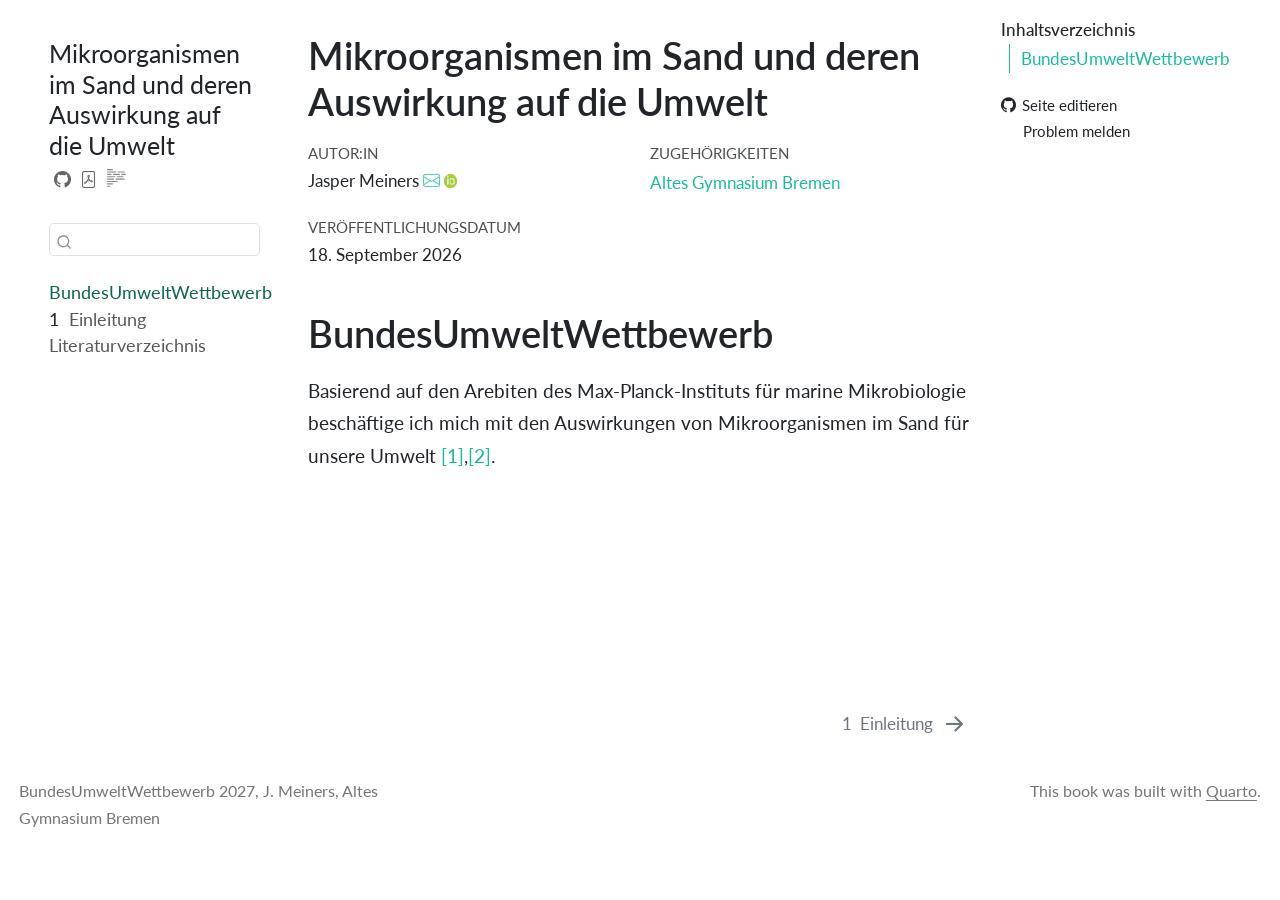
==== index.html @ d8815210 "Built site for gh-pages" ====
<!DOCTYPE html>
<html xmlns="http://www.w3.org/1999/xhtml" lang="de" xml:lang="de"><head>

<meta charset="utf-8">
<meta name="generator" content="quarto-1.9.34">

<meta name="viewport" content="width=device-width, initial-scale=1.0, user-scalable=yes">

<meta name="author" content="Jasper Meiners">

<title>Mikroorganismen im Sand und deren Auswirkung auf die Umwelt</title>
<style>
/* Default styles provided by pandoc.
** See https://pandoc.org/MANUAL.html#variables-for-html for config info.
*/
code{white-space: pre-wrap;}
span.smallcaps{font-variant: small-caps;}
div.columns{display: flex; gap: min(4vw, 1.5em);}
div.column{flex: auto; overflow-x: auto;}
div.hanging-indent{margin-left: 1.5em; text-indent: -1.5em;}
ul.task-list{list-style: none;}
ul.task-list li input[type="checkbox"] {
  width: 0.8em;
  margin: 0 0.8em 0.2em -1em; /* quarto-specific, see https://github.com/quarto-dev/quarto-cli/issues/4556 */ 
  vertical-align: middle;
}
/* CSS for citations */
div.csl-bib-body { }
div.csl-entry {
  clear: both;
  margin-bottom: 0em;
}
.hanging-indent div.csl-entry {
  margin-left:2em;
  text-indent:-2em;
}
div.csl-left-margin {
  min-width:2em;
  float:left;
}
div.csl-right-inline {
  margin-left:2em;
  padding-left:1em;
}
div.csl-indent {
  margin-left: 2em;
}</style>


<script src="site_libs/quarto-nav/quarto-nav.js"></script>
<script src="site_libs/quarto-nav/headroom.min.js"></script>
<script src="site_libs/clipboard/clipboard.min.js"></script>
<script src="site_libs/quarto-search/autocomplete.umd.js"></script>
<script src="site_libs/quarto-search/fuse.min.js"></script>
<script src="site_libs/quarto-search/quarto-search.js"></script>
<meta name="quarto:offset" content="./">
<link href="./01_intro.html" rel="next">
<script src="site_libs/quarto-html/quarto.js" type="module"></script>
<script src="site_libs/quarto-html/tabsets/tabsets.js" type="module"></script>
<script src="site_libs/quarto-html/popper.min.js"></script>
<script src="site_libs/quarto-html/tippy.umd.min.js"></script>
<script src="site_libs/quarto-html/anchor.min.js"></script>
<link href="site_libs/quarto-html/tippy.css" rel="stylesheet">
<link href="site_libs/quarto-html/quarto-syntax-highlighting-4e59e36ac2b5fe91e59ce550ff164ef1.css" rel="stylesheet" id="quarto-text-highlighting-styles">
<script src="site_libs/bootstrap/bootstrap.min.js"></script>
<link href="site_libs/bootstrap/bootstrap-icons.css" rel="stylesheet">
<link href="site_libs/bootstrap/bootstrap-c17bf2369ec451fec7864fad2b46db76.min.css" rel="stylesheet" append-hash="true" id="quarto-bootstrap" data-mode="light">
<script id="quarto-search-options" type="application/json">{
  "location": "sidebar",
  "copy-button": false,
  "collapse-after": 3,
  "panel-placement": "start",
  "type": "textbox",
  "limit": 50,
  "keyboard-shortcut": [
    "f",
    "/",
    "s"
  ],
  "show-item-context": false,
  "language": {
    "search-no-results-text": "Keine Treffer",
    "search-matching-documents-text": "Treffer",
    "search-copy-link-title": "Link in die Suche kopieren",
    "search-hide-matches-text": "Zusätzliche Treffer verbergen",
    "search-more-match-text": "weitere Treffer in diesem Dokument",
    "search-more-matches-text": "weitere Treffer in diesem Dokument",
    "search-clear-button-title": "Zurücksetzen",
    "search-text-placeholder": "",
    "search-detached-cancel-button-title": "Abbrechen",
    "search-submit-button-title": "Abschicken",
    "search-label": "Suchen"
  }
}</script>


</head>

<body class="nav-sidebar floating quarto-light">

<div id="quarto-search-results"></div>
  <header id="quarto-header" class="headroom fixed-top">
  <nav class="quarto-secondary-nav">
    <div class="container-fluid d-flex">
      <button type="button" class="quarto-btn-toggle btn" data-bs-toggle="collapse" role="button" data-bs-target=".quarto-sidebar-collapse-item" aria-controls="quarto-sidebar" aria-expanded="false" aria-label="Seitenleiste umschalten" onclick="if (window.quartoToggleHeadroom) { window.quartoToggleHeadroom(); }">
        <i class="bi bi-layout-text-sidebar-reverse"></i>
      </button>
        <nav class="quarto-page-breadcrumbs" aria-label="breadcrumb"><ol class="breadcrumb"><li class="breadcrumb-item"><a href="./index.html">BundesUmweltWettbewerb</a></li></ol></nav>
        <a class="flex-grow-1" role="navigation" data-bs-toggle="collapse" data-bs-target=".quarto-sidebar-collapse-item" aria-controls="quarto-sidebar" aria-expanded="false" aria-label="Seitenleiste umschalten" onclick="if (window.quartoToggleHeadroom) { window.quartoToggleHeadroom(); }">      
        </a>
      <button type="button" class="btn quarto-search-button" aria-label="Suchen" onclick="window.quartoOpenSearch();">
        <i class="bi bi-search"></i>
      </button>
    </div>
  </nav>
</header>
<!-- content -->
<div id="quarto-content" class="quarto-container page-columns page-rows-contents page-layout-article">
<!-- sidebar -->
  <nav id="quarto-sidebar" class="sidebar collapse collapse-horizontal quarto-sidebar-collapse-item sidebar-navigation floating overflow-auto">
    <div class="pt-lg-2 mt-2 text-left sidebar-header">
    <div class="sidebar-title mb-0 py-0">
      <a href="./">Mikroorganismen im Sand und deren Auswirkung auf die Umwelt</a> 
        <div class="sidebar-tools-main tools-wide">
    <a href="https://github.com/jameiners/buw/" title="Quellcode" class="quarto-navigation-tool px-1" aria-label="Quellcode"><i class="bi bi-github"></i></a>
    <a href="./buw.pdf" title="Download PDF" class="quarto-navigation-tool px-1" aria-label="Download PDF"><i class="bi bi-file-pdf"></i></a>
  <a href="" class="quarto-reader-toggle quarto-navigation-tool px-1" onclick="window.quartoToggleReader(); return false;" title="Lesemodus umschalten">
  <div class="quarto-reader-toggle-btn">
  <i class="bi"></i>
  </div>
</a>
</div>
    </div>
      </div>
        <div class="mt-2 flex-shrink-0 align-items-center">
        <div class="sidebar-search">
        <div id="quarto-search" class="" title="Suchen"></div>
        </div>
        </div>
    <div class="sidebar-menu-container"> 
    <ul class="list-unstyled mt-1">
        <li class="sidebar-item">
  <div class="sidebar-item-container"> 
  <a href="./index.html" class="sidebar-item-text sidebar-link active">
 <span class="menu-text">BundesUmweltWettbewerb</span></a>
  </div>
</li>
        <li class="sidebar-item">
  <div class="sidebar-item-container"> 
  <a href="./01_intro.html" class="sidebar-item-text sidebar-link">
 <span class="menu-text"><span class="chapter-number">1</span>&nbsp; <span class="chapter-title">Einleitung</span></span></a>
  </div>
</li>
        <li class="sidebar-item">
  <div class="sidebar-item-container"> 
  <a href="./references.html" class="sidebar-item-text sidebar-link">
 <span class="menu-text">Literaturverzeichnis</span></a>
  </div>
</li>
    </ul>
    </div>
</nav>
<div id="quarto-sidebar-glass" class="quarto-sidebar-collapse-item" data-bs-toggle="collapse" data-bs-target=".quarto-sidebar-collapse-item"></div>
<!-- margin-sidebar -->
    <div id="quarto-margin-sidebar" class="sidebar margin-sidebar">
        <nav id="TOC" role="doc-toc" class="toc-active">
    <h2 id="toc-title">Inhaltsverzeichnis</h2>
   
  <ul>
  <li><a href="#bundesumweltwettbewerb" id="toc-bundesumweltwettbewerb" class="nav-link active" data-scroll-target="#bundesumweltwettbewerb">BundesUmweltWettbewerb</a></li>
  </ul>
<div class="toc-actions"><ul><li><a href="https://github.com/jameiners/buw/edit/main/index.qmd" class="toc-action"><i class="bi bi-github"></i>Seite editieren</a></li><li><a href="https://github.com/jameiners/buw/issues/new" class="toc-action"><i class="bi empty"></i>Problem melden</a></li></ul></div></nav>
    </div>
<!-- main -->
<main class="content" id="quarto-document-content">

<header id="title-block-header" class="quarto-title-block default">
<div class="quarto-title">
<h1 class="title">Mikroorganismen im Sand und deren Auswirkung auf die Umwelt</h1>
</div>


<div class="quarto-title-meta-author">
  <div class="quarto-title-meta-heading">Autor:in</div>
  <div class="quarto-title-meta-heading">Zugehörigkeiten</div>
  
    <div class="quarto-title-meta-contents">
    <p class="author">Jasper Meiners <a href="mailto:Jasper.Meiners@icloud.com" class="quarto-title-author-email"><i class="bi bi-envelope"></i></a> <a href="https://orcid.org/true" class="quarto-title-author-orcid"> <img src="[data-uri]"></a></p>
  </div>
  <div class="quarto-title-meta-contents">
        <p class="affiliation">
            
          </p>
        <p class="affiliation">
            <a href="https://www.altes-gymnasium-bremen.de/deutsch/start.php">
            Altes Gymnasium Bremen
            </a>
          </p>
      </div>
  </div>

<div class="quarto-title-meta">

      
    <div>
    <div class="quarto-title-meta-heading">Veröffentlichungsdatum</div>
    <div class="quarto-title-meta-contents">
      <p class="date">18. September 2026</p>
    </div>
  </div>
  
    
  </div>
  


</header>


<section id="bundesumweltwettbewerb" class="level1 unnumbered">
<h1 class="unnumbered">BundesUmweltWettbewerb</h1>
<p>Basierend auf den Arebiten des Max-Planck-Instituts für marine Mikrobiologie beschäftige ich mich mit den Auswirkungen von Mikroorganismen im Sand für unsere Umwelt <span class="citation" data-cites="ahmerkampEffectSedimentGrain2020"><a href="references.html#ref-ahmerkampEffectSedimentGrain2020" role="doc-biblioref">[1]</a></span>,<span class="citation" data-cites="probandtMicrobialLifeSand2018"><a href="references.html#ref-probandtMicrobialLifeSand2018" role="doc-biblioref">[2]</a></span>.</p>


<div id="refs" class="references csl-bib-body" data-entry-spacing="0" role="list" style="display: none">
<div id="ref-ahmerkampEffectSedimentGrain2020" class="csl-entry" role="listitem">
<div class="csl-left-margin">[1] </div><div class="csl-right-inline">S. Ahmerkamp <em>u.&nbsp;a.</em>, <span>„The Effect of Sediment Grain Properties and Porewater Flow on Microbial Abundance and Respiration in Permeable Sediments“</span>, <em>Sci Rep</em>, Bd. 10, Nr. 1, S. 3573, Feb. 2020, doi: <a href="https://doi.org/10.1038/s41598-020-60557-7">10.1038/s41598-020-60557-7</a>.</div>
</div>
<div id="ref-probandtMicrobialLifeSand2018" class="csl-entry" role="listitem">
<div class="csl-left-margin">[2] </div><div class="csl-right-inline">D. Probandt, T. Eickhorst, A. Ellrott, R. Amann, und K. Knittel, <span>„Microbial Life on a Sand Grain: From Bulk Sediment to Single Grains“</span>, <em>The ISME Journal</em>, Bd. 12, Nr. 2, S. 623–633, Feb. 2018, doi: <a href="https://doi.org/10.1038/ismej.2017.197">10.1038/ismej.2017.197</a>.</div>
</div>
</div>
</section>

</main> <!-- /main -->
<script id="quarto-html-after-body" type="application/javascript">
  window.document.addEventListener("DOMContentLoaded", function (event) {
    const icon = "";
    const anchorJS = new window.AnchorJS();
    anchorJS.options = {
      placement: 'right',
      icon: icon
    };
    anchorJS.add('.anchored');
    const isCodeAnnotation = (el) => {
      for (const clz of el.classList) {
        if (clz.startsWith('code-annotation-')) {                     
          return true;
        }
      }
      return false;
    }
    const onCopySuccess = function(e) {
      // button target
      const button = e.trigger;
      // don't keep focus
      button.blur();
      // flash "checked"
      button.classList.add('code-copy-button-checked');
      var currentTitle = button.getAttribute("title");
      button.setAttribute("title", "Kopiert");
      let tooltip;
      if (window.bootstrap) {
        button.setAttribute("data-bs-toggle", "tooltip");
        button.setAttribute("data-bs-placement", "left");
        button.setAttribute("data-bs-title", "Kopiert");
        tooltip = new bootstrap.Tooltip(button, 
          { trigger: "manual", 
            customClass: "code-copy-button-tooltip",
            offset: [0, -8]});
        tooltip.show();    
      }
      setTimeout(function() {
        if (tooltip) {
          tooltip.hide();
          button.removeAttribute("data-bs-title");
          button.removeAttribute("data-bs-toggle");
          button.removeAttribute("data-bs-placement");
        }
        button.setAttribute("title", currentTitle);
        button.classList.remove('code-copy-button-checked');
      }, 1000);
      // clear code selection
      e.clearSelection();
    }
    const getTextToCopy = function(trigger) {
      const outerScaffold = trigger.parentElement.cloneNode(true);
      const codeEl = outerScaffold.querySelector('code');
      for (const childEl of codeEl.children) {
        if (isCodeAnnotation(childEl)) {
          childEl.remove();
        }
      }
      return codeEl.innerText;
    }
    const clipboard = new window.ClipboardJS('.code-copy-button:not([data-in-quarto-modal])', {
      text: getTextToCopy
    });
    clipboard.on('success', onCopySuccess);
    if (window.document.getElementById('quarto-embedded-source-code-modal')) {
      const clipboardModal = new window.ClipboardJS('.code-copy-button[data-in-quarto-modal]', {
        text: getTextToCopy,
        container: window.document.getElementById('quarto-embedded-source-code-modal')
      });
      clipboardModal.on('success', onCopySuccess);
    }
      var localhostRegex = new RegExp(/^(?:http|https):\/\/localhost\:?[0-9]*\//);
      var mailtoRegex = new RegExp(/^mailto:/);
        var filterRegex = new RegExp("https:\/\/jameiners\.github\.io\/buw\/");
      var isInternal = (href) => {
          return filterRegex.test(href) || localhostRegex.test(href) || mailtoRegex.test(href);
      }
      // Inspect non-navigation links and adorn them if external
     var links = window.document.querySelectorAll('a[href]:not(.nav-link):not(.navbar-brand):not(.toc-action):not(.sidebar-link):not(.sidebar-item-toggle):not(.pagination-link):not(.no-external):not([aria-hidden]):not(.dropdown-item):not(.quarto-navigation-tool):not(.about-link)');
      for (var i=0; i<links.length; i++) {
        const link = links[i];
        if (!isInternal(link.href)) {
          // undo the damage that might have been done by quarto-nav.js in the case of
          // links that we want to consider external
          if (link.dataset.originalHref !== undefined) {
            link.href = link.dataset.originalHref;
          }
        }
      }
    function tippyHover(el, contentFn, onTriggerFn, onUntriggerFn) {
      const config = {
        allowHTML: true,
        maxWidth: 500,
        delay: 100,
        arrow: false,
        appendTo: function(el) {
            return el.parentElement;
        },
        interactive: true,
        interactiveBorder: 10,
        theme: 'quarto',
        placement: 'bottom-start',
      };
      if (contentFn) {
        config.content = contentFn;
      }
      if (onTriggerFn) {
        config.onTrigger = onTriggerFn;
      }
      if (onUntriggerFn) {
        config.onUntrigger = onUntriggerFn;
      }
      window.tippy(el, config); 
    }
    const noterefs = window.document.querySelectorAll('a[role="doc-noteref"]');
    for (var i=0; i<noterefs.length; i++) {
      const ref = noterefs[i];
      tippyHover(ref, function() {
        // use id or data attribute instead here
        let href = ref.getAttribute('data-footnote-href') || ref.getAttribute('href');
        try { href = new URL(href).hash; } catch {}
        const id = href.replace(/^#\/?/, "");
        const note = window.document.getElementById(id);
        if (note) {
          return note.innerHTML;
        } else {
          return "";
        }
      });
    }
    const xrefs = window.document.querySelectorAll('a.quarto-xref');
    const processXRef = (id, note) => {
      // Strip column container classes
      const stripColumnClz = (el) => {
        el.classList.remove("page-full", "page-columns");
        if (el.children) {
          for (const child of el.children) {
            stripColumnClz(child);
          }
        }
      }
      stripColumnClz(note)
      if (id === null || id.startsWith('sec-')) {
        // Special case sections, only their first couple elements
        const container = document.createElement("div");
        if (note.children && note.children.length > 2) {
          container.appendChild(note.children[0].cloneNode(true));
          for (let i = 1; i < note.children.length; i++) {
            const child = note.children[i];
            if (child.tagName === "P" && child.innerText === "") {
              continue;
            } else {
              container.appendChild(child.cloneNode(true));
              break;
            }
          }
          if (window.Quarto?.typesetMath) {
            window.Quarto.typesetMath(container);
          }
          return container.innerHTML
        } else {
          if (window.Quarto?.typesetMath) {
            window.Quarto.typesetMath(note);
          }
          return note.innerHTML;
        }
      } else {
        // Remove any anchor links if they are present
        const anchorLink = note.querySelector('a.anchorjs-link');
        if (anchorLink) {
          anchorLink.remove();
        }
        if (window.Quarto?.typesetMath) {
          window.Quarto.typesetMath(note);
        }
        if (note.classList.contains("callout")) {
          return note.outerHTML;
        } else {
          return note.innerHTML;
        }
      }
    }
    for (var i=0; i<xrefs.length; i++) {
      const xref = xrefs[i];
      tippyHover(xref, undefined, function(instance) {
        instance.disable();
        let url = xref.getAttribute('href');
        let hash = undefined; 
        if (url.startsWith('#')) {
          hash = url;
        } else {
          try { hash = new URL(url).hash; } catch {}
        }
        if (hash) {
          const id = hash.replace(/^#\/?/, "");
          const note = window.document.getElementById(id);
          if (note !== null) {
            try {
              const html = processXRef(id, note.cloneNode(true));
              instance.setContent(html);
            } finally {
              instance.enable();
              instance.show();
            }
          } else {
            // See if we can fetch this
            fetch(url.split('#')[0])
            .then(res => res.text())
            .then(html => {
              const parser = new DOMParser();
              const htmlDoc = parser.parseFromString(html, "text/html");
              const note = htmlDoc.getElementById(id);
              if (note !== null) {
                const html = processXRef(id, note);
                instance.setContent(html);
              } 
            }).finally(() => {
              instance.enable();
              instance.show();
            });
          }
        } else {
          // See if we can fetch a full url (with no hash to target)
          // This is a special case and we should probably do some content thinning / targeting
          fetch(url)
          .then(res => res.text())
          .then(html => {
            const parser = new DOMParser();
            const htmlDoc = parser.parseFromString(html, "text/html");
            const note = htmlDoc.querySelector('main.content');
            if (note !== null) {
              // This should only happen for chapter cross references
              // (since there is no id in the URL)
              // remove the first header
              if (note.children.length > 0 && note.children[0].tagName === "HEADER") {
                note.children[0].remove();
              }
              const html = processXRef(null, note);
              instance.setContent(html);
            } 
          }).finally(() => {
            instance.enable();
            instance.show();
          });
        }
      }, function(instance) {
      });
    }
        let selectedAnnoteEl;
        const selectorForAnnotation = ( cell, annotation) => {
          let cellAttr = 'data-code-cell="' + cell + '"';
          let lineAttr = 'data-code-annotation="' +  annotation + '"';
          const selector = 'span[' + cellAttr + '][' + lineAttr + ']';
          return selector;
        }
        const selectCodeLines = (annoteEl) => {
          const doc = window.document;
          const targetCell = annoteEl.getAttribute("data-target-cell");
          const targetAnnotation = annoteEl.getAttribute("data-target-annotation");
          const annoteSpan = window.document.querySelector(selectorForAnnotation(targetCell, targetAnnotation));
          const lines = annoteSpan.getAttribute("data-code-lines").split(",");
          const lineIds = lines.map((line) => {
            return targetCell + "-" + line;
          })
          let top = null;
          let height = null;
          let parent = null;
          if (lineIds.length > 0) {
              //compute the position of the single el (top and bottom and make a div)
              const el = window.document.getElementById(lineIds[0]);
              top = el.offsetTop;
              height = el.offsetHeight;
              parent = el.parentElement.parentElement;
            if (lineIds.length > 1) {
              const lastEl = window.document.getElementById(lineIds[lineIds.length - 1]);
              const bottom = lastEl.offsetTop + lastEl.offsetHeight;
              height = bottom - top;
            }
            if (top !== null && height !== null && parent !== null) {
              // cook up a div (if necessary) and position it 
              let div = window.document.getElementById("code-annotation-line-highlight");
              if (div === null) {
                div = window.document.createElement("div");
                div.setAttribute("id", "code-annotation-line-highlight");
                div.style.position = 'absolute';
                parent.appendChild(div);
              }
              div.style.top = top - 2 + "px";
              div.style.height = height + 4 + "px";
              div.style.left = 0;
              let gutterDiv = window.document.getElementById("code-annotation-line-highlight-gutter");
              if (gutterDiv === null) {
                gutterDiv = window.document.createElement("div");
                gutterDiv.setAttribute("id", "code-annotation-line-highlight-gutter");
                gutterDiv.style.position = 'absolute';
                const codeCell = window.document.getElementById(targetCell);
                const gutter = codeCell.querySelector('.code-annotation-gutter');
                gutter.appendChild(gutterDiv);
              }
              gutterDiv.style.top = top - 2 + "px";
              gutterDiv.style.height = height + 4 + "px";
            }
            selectedAnnoteEl = annoteEl;
          }
        };
        const unselectCodeLines = () => {
          const elementsIds = ["code-annotation-line-highlight", "code-annotation-line-highlight-gutter"];
          elementsIds.forEach((elId) => {
            const div = window.document.getElementById(elId);
            if (div) {
              div.remove();
            }
          });
          selectedAnnoteEl = undefined;
        };
          // Handle positioning of the toggle
      window.addEventListener(
        "resize",
        throttle(() => {
          elRect = undefined;
          if (selectedAnnoteEl) {
            selectCodeLines(selectedAnnoteEl);
          }
        }, 10)
      );
      function throttle(fn, ms) {
      let throttle = false;
      let timer;
        return (...args) => {
          if(!throttle) { // first call gets through
              fn.apply(this, args);
              throttle = true;
          } else { // all the others get throttled
              if(timer) clearTimeout(timer); // cancel #2
              timer = setTimeout(() => {
                fn.apply(this, args);
                timer = throttle = false;
              }, ms);
          }
        };
      }
        // Attach click handler to the DT
        const annoteDls = window.document.querySelectorAll('dt[data-target-cell]');
        for (const annoteDlNode of annoteDls) {
          annoteDlNode.addEventListener('click', (event) => {
            const clickedEl = event.target;
            if (clickedEl !== selectedAnnoteEl) {
              unselectCodeLines();
              const activeEl = window.document.querySelector('dt[data-target-cell].code-annotation-active');
              if (activeEl) {
                activeEl.classList.remove('code-annotation-active');
              }
              selectCodeLines(clickedEl);
              clickedEl.classList.add('code-annotation-active');
            } else {
              // Unselect the line
              unselectCodeLines();
              clickedEl.classList.remove('code-annotation-active');
            }
          });
        }
    const findCites = (el) => {
      const parentEl = el.parentElement;
      if (parentEl) {
        const cites = parentEl.dataset.cites;
        if (cites) {
          return {
            el,
            cites: cites.split(' ')
          };
        } else {
          return findCites(el.parentElement)
        }
      } else {
        return undefined;
      }
    };
    var bibliorefs = window.document.querySelectorAll('a[role="doc-biblioref"]');
    for (var i=0; i<bibliorefs.length; i++) {
      const ref = bibliorefs[i];
      const citeInfo = findCites(ref);
      if (citeInfo) {
        tippyHover(citeInfo.el, function() {
          var popup = window.document.createElement('div');
          citeInfo.cites.forEach(function(cite) {
            var citeDiv = window.document.createElement('div');
            citeDiv.classList.add('hanging-indent');
            citeDiv.classList.add('csl-entry');
            var biblioDiv = window.document.getElementById('ref-' + cite);
            if (biblioDiv) {
              citeDiv.innerHTML = biblioDiv.innerHTML;
            }
            popup.appendChild(citeDiv);
          });
          return popup.innerHTML;
        });
      }
    }
  });
  </script>
<nav class="page-navigation">
  <div class="nav-page nav-page-previous">
  </div>
  <div class="nav-page nav-page-next">
      <a href="./01_intro.html" class="pagination-link" aria-label="Einleitung">
        <span class="nav-page-text"><span class="chapter-number">1</span>&nbsp; <span class="chapter-title">Einleitung</span></span> <i class="bi bi-arrow-right-short"></i>
      </a>
  </div>
</nav>
</div> <!-- /content -->
<footer class="footer">
  <div class="nav-footer">
    <div class="nav-footer-left">
<p>BundesUmweltWettbewerb 2027, J. Meiners, Altes Gymnasium Bremen</p>
</div>   
    <div class="nav-footer-center">
      &nbsp;
    <div class="toc-actions d-sm-block d-md-none"><ul><li><a href="https://github.com/jameiners/buw/edit/main/index.qmd" class="toc-action"><i class="bi bi-github"></i>Seite editieren</a></li><li><a href="https://github.com/jameiners/buw/issues/new" class="toc-action"><i class="bi empty"></i>Problem melden</a></li></ul></div></div>
    <div class="nav-footer-right">
<p>This book was built with <a href="https://quarto.org/">Quarto</a>.</p>
</div>
  </div>
</footer>




</body></html>
---- site_libs/quarto-html/tippy.css ----
.tippy-box[data-animation=fade][data-state=hidden]{opacity:0}[data-tippy-root]{max-width:calc(100vw - 10px)}.tippy-box{position:relative;background-color:#333;color:#fff;border-radius:4px;font-size:14px;line-height:1.4;white-space:normal;outline:0;transition-property:transform,visibility,opacity}.tippy-box[data-placement^=top]>.tippy-arrow{bottom:0}.tippy-box[data-placement^=top]>.tippy-arrow:before{bottom:-7px;left:0;border-width:8px 8px 0;border-top-color:initial;transform-origin:center top}.tippy-box[data-placement^=bottom]>.tippy-arrow{top:0}.tippy-box[data-placement^=bottom]>.tippy-arrow:before{top:-7px;left:0;border-width:0 8px 8px;border-bottom-color:initial;transform-origin:center bottom}.tippy-box[data-placement^=left]>.tippy-arrow{right:0}.tippy-box[data-placement^=left]>.tippy-arrow:before{border-width:8px 0 8px 8px;border-left-color:initial;right:-7px;transform-origin:center left}.tippy-box[data-placement^=right]>.tippy-arrow{left:0}.tippy-box[data-placement^=right]>.tippy-arrow:before{left:-7px;border-width:8px 8px 8px 0;border-right-color:initial;transform-origin:center right}.tippy-box[data-inertia][data-state=visible]{transition-timing-function:cubic-bezier(.54,1.5,.38,1.11)}.tippy-arrow{width:16px;height:16px;color:#333}.tippy-arrow:before{content:"";position:absolute;border-color:transparent;border-style:solid}.tippy-content{position:relative;padding:5px 9px;z-index:1}
---- site_libs/quarto-html/quarto-syntax-highlighting-4e59e36ac2b5fe91e59ce550ff164ef1.css ----
/* quarto syntax highlight colors */
:root {
  --quarto-hl-al-color: #ff5555;
  --quarto-hl-an-color: #6a737d;
  --quarto-hl-at-color: #d73a49;
  --quarto-hl-bn-color: #005cc5;
  --quarto-hl-bu-color: #d73a49;
  --quarto-hl-ch-color: #032f62;
  --quarto-hl-co-color: #6a737d;
  --quarto-hl-cv-color: #6a737d;
  --quarto-hl-cn-color: #005cc5;
  --quarto-hl-cf-color: #d73a49;
  --quarto-hl-dt-color: #d73a49;
  --quarto-hl-dv-color: #005cc5;
  --quarto-hl-do-color: #6a737d;
  --quarto-hl-er-color: #ff5555;
  --quarto-hl-ex-color: #d73a49;
  --quarto-hl-fl-color: #005cc5;
  --quarto-hl-fu-color: #6f42c1;
  --quarto-hl-im-color: #032f62;
  --quarto-hl-in-color: #6a737d;
  --quarto-hl-kw-color: #d73a49;
  --quarto-hl-op-color: #24292e;
  --quarto-hl-pp-color: #d73a49;
  --quarto-hl-re-color: #6a737d;
  --quarto-hl-sc-color: #005cc5;
  --quarto-hl-ss-color: #032f62;
  --quarto-hl-st-color: #032f62;
  --quarto-hl-va-color: #e36209;
  --quarto-hl-vs-color: #032f62;
  --quarto-hl-wa-color: #ff5555;
}

/* other quarto variables */
:root {
  --quarto-font-monospace: SFMono-Regular, Menlo, Monaco, Consolas, "Liberation Mono", "Courier New", monospace;
}

/* syntax highlight based on Pandoc's rules */
pre > code.sourceCode > span {
  color: #24292e;
}

code.sourceCode > span {
  color: #24292e;
}

div.sourceCode,
div.sourceCode pre.sourceCode {
  color: #24292e;
}

/* Normal */
code span {
  color: #24292e;
}

/* Alert */
code span.al {
  font-weight: bold;
  color: #ff5555;
}

/* Annotation */
code span.an {
  color: #6a737d;
}

/* Attribute */
code span.at {
  color: #d73a49;
}

/* BaseN */
code span.bn {
  color: #005cc5;
}

/* BuiltIn */
code span.bu {
  color: #d73a49;
}

/* ControlFlow */
code span.cf {
  color: #d73a49;
}

/* Char */
code span.ch {
  color: #032f62;
}

/* Constant */
code span.cn {
  color: #005cc5;
}

/* Comment */
code span.co {
  color: #6a737d;
}

/* CommentVar */
code span.cv {
  color: #6a737d;
}

/* Documentation */
code span.do {
  color: #6a737d;
}

/* DataType */
code span.dt {
  color: #d73a49;
}

/* DecVal */
code span.dv {
  color: #005cc5;
}

/* Error */
code span.er {
  color: #ff5555;
  text-decoration: underline;
}

/* Extension */
code span.ex {
  font-weight: bold;
  color: #d73a49;
}

/* Float */
code span.fl {
  color: #005cc5;
}

/* Function */
code span.fu {
  color: #6f42c1;
}

/* Import */
code span.im {
  color: #032f62;
}

/* Information */
code span.in {
  color: #6a737d;
}

/* Keyword */
code span.kw {
  color: #d73a49;
}

/* Operator */
code span.op {
  color: #24292e;
}

/* Preprocessor */
code span.pp {
  color: #d73a49;
}

/* RegionMarker */
code span.re {
  color: #6a737d;
}

/* SpecialChar */
code span.sc {
  color: #005cc5;
}

/* SpecialString */
code span.ss {
  color: #032f62;
}

/* String */
code span.st {
  color: #032f62;
}

/* Variable */
code span.va {
  color: #e36209;
}

/* VerbatimString */
code span.vs {
  color: #032f62;
}

/* Warning */
code span.wa {
  color: #ff5555;
}

.prevent-inlining {
  content: "</";
}

/*# sourceMappingURL=8e123fece376553449c751bd91b4ce46.css.map */
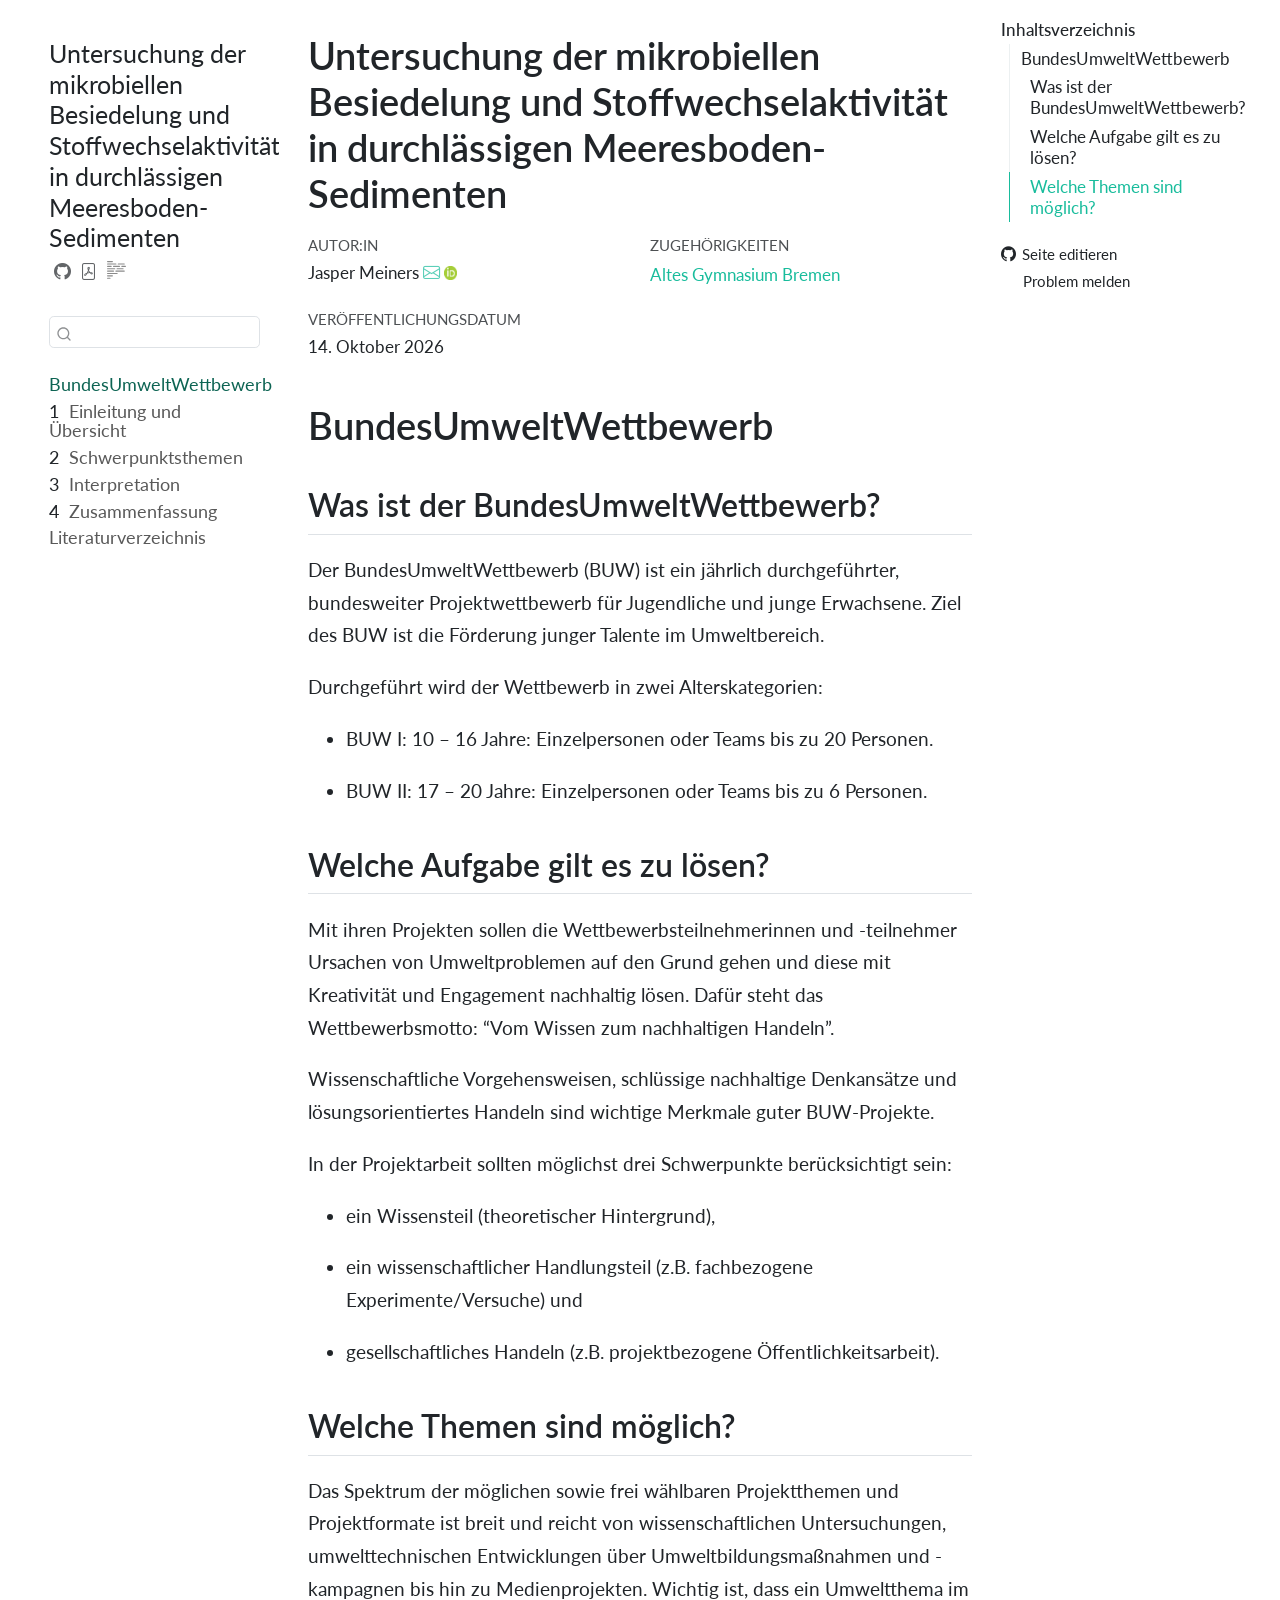
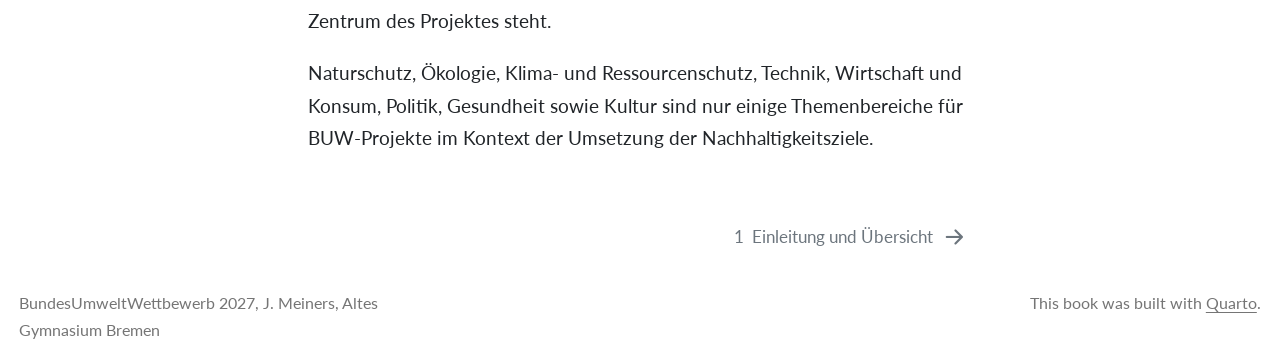
==== commit 36791ef5: "Built site for gh-pages" ====
--- a/index.html
+++ b/index.html
@@ -2,21 +2,24 @@
 <html xmlns="http://www.w3.org/1999/xhtml" lang="de" xml:lang="de"><head>
 
 <meta charset="utf-8">
-<meta name="generator" content="quarto-1.9.34">
+<meta name="generator" content="quarto-1.10.19">
 
 <meta name="viewport" content="width=device-width, initial-scale=1.0, user-scalable=yes">
 
 <meta name="author" content="Jasper Meiners">
 
-<title>Mikroorganismen im Sand und deren Auswirkung auf die Umwelt</title>
+<title>Untersuchung der mikrobiellen Besiedelung und Stoffwechselaktivität in durchlässigen Meeresboden-Sedimenten</title>
 <style>
 /* Default styles provided by pandoc.
 ** See https://pandoc.org/MANUAL.html#variables-for-html for config info.
 */
-code{white-space: pre-wrap;}
 span.smallcaps{font-variant: small-caps;}
-div.columns{display: flex; gap: min(4vw, 1.5em);}
-div.column{flex: auto; overflow-x: auto;}
+div.columns{display: flex; gap: 1.5em;}
+div.column{flex: auto;}
+@media screen {
+div.columns{gap: min(4vw, 1.5em);}
+div.column{overflow-x: auto;}
+}
 div.hanging-indent{margin-left: 1.5em; text-indent: -1.5em;}
 ul.task-list{list-style: none;}
 ul.task-list li input[type="checkbox"] {
@@ -24,27 +27,7 @@
   margin: 0 0.8em 0.2em -1em; /* quarto-specific, see https://github.com/quarto-dev/quarto-cli/issues/4556 */ 
   vertical-align: middle;
 }
-/* CSS for citations */
-div.csl-bib-body { }
-div.csl-entry {
-  clear: both;
-  margin-bottom: 0em;
-}
-.hanging-indent div.csl-entry {
-  margin-left:2em;
-  text-indent:-2em;
-}
-div.csl-left-margin {
-  min-width:2em;
-  float:left;
-}
-div.csl-right-inline {
-  margin-left:2em;
-  padding-left:1em;
-}
-div.csl-indent {
-  margin-left: 2em;
-}</style>
+</style>
 
 
 <script src="site_libs/quarto-nav/quarto-nav.js"></script>
@@ -61,10 +44,10 @@
 <script src="site_libs/quarto-html/tippy.umd.min.js"></script>
 <script src="site_libs/quarto-html/anchor.min.js"></script>
 <link href="site_libs/quarto-html/tippy.css" rel="stylesheet">
-<link href="site_libs/quarto-html/quarto-syntax-highlighting-4e59e36ac2b5fe91e59ce550ff164ef1.css" rel="stylesheet" id="quarto-text-highlighting-styles">
+<link href="site_libs/quarto-html/quarto-syntax-highlighting-5c1318cf63eba56dbef7ba16bc7d56f5.css" rel="stylesheet" id="quarto-text-highlighting-styles">
 <script src="site_libs/bootstrap/bootstrap.min.js"></script>
 <link href="site_libs/bootstrap/bootstrap-icons.css" rel="stylesheet">
-<link href="site_libs/bootstrap/bootstrap-c17bf2369ec451fec7864fad2b46db76.min.css" rel="stylesheet" append-hash="true" id="quarto-bootstrap" data-mode="light">
+<link href="site_libs/bootstrap/bootstrap-9d76ca62eed1c98cead66c40863d9800.min.css" rel="stylesheet" append-hash="true" id="quarto-bootstrap" data-mode="light">
 <script id="quarto-search-options" type="application/json">{
   "location": "sidebar",
   "copy-button": false,
@@ -120,7 +103,7 @@
   <nav id="quarto-sidebar" class="sidebar collapse collapse-horizontal quarto-sidebar-collapse-item sidebar-navigation floating overflow-auto">
     <div class="pt-lg-2 mt-2 text-left sidebar-header">
     <div class="sidebar-title mb-0 py-0">
-      <a href="./">Mikroorganismen im Sand und deren Auswirkung auf die Umwelt</a> 
+      <a href="./">Untersuchung der mikrobiellen Besiedelung und Stoffwechselaktivität in durchlässigen Meeresboden-Sedimenten</a> 
         <div class="sidebar-tools-main tools-wide">
     <a href="https://github.com/jameiners/buw/" title="Quellcode" class="quarto-navigation-tool px-1" aria-label="Quellcode"><i class="bi bi-github"></i></a>
     <a href="./buw.pdf" title="Download PDF" class="quarto-navigation-tool px-1" aria-label="Download PDF"><i class="bi bi-file-pdf"></i></a>
@@ -148,7 +131,25 @@
         <li class="sidebar-item">
   <div class="sidebar-item-container"> 
   <a href="./01_intro.html" class="sidebar-item-text sidebar-link">
- <span class="menu-text"><span class="chapter-number">1</span>&nbsp; <span class="chapter-title">Einleitung</span></span></a>
+ <span class="menu-text"><span class="chapter-number">1</span>&nbsp; <span class="chapter-title">Einleitung und Übersicht</span></span></a>
+  </div>
+</li>
+        <li class="sidebar-item">
+  <div class="sidebar-item-container"> 
+  <a href="./02_Hauptteil.html" class="sidebar-item-text sidebar-link">
+ <span class="menu-text"><span class="chapter-number">2</span>&nbsp; <span class="chapter-title">Schwerpunktsthemen</span></span></a>
+  </div>
+</li>
+        <li class="sidebar-item">
+  <div class="sidebar-item-container"> 
+  <a href="./03_Interpretation.html" class="sidebar-item-text sidebar-link">
+ <span class="menu-text"><span class="chapter-number">3</span>&nbsp; <span class="chapter-title">Interpretation</span></span></a>
+  </div>
+</li>
+        <li class="sidebar-item">
+  <div class="sidebar-item-container"> 
+  <a href="./04_Zusammenfassung.html" class="sidebar-item-text sidebar-link">
+ <span class="menu-text"><span class="chapter-number">4</span>&nbsp; <span class="chapter-title">Zusammenfassung</span></span></a>
   </div>
 </li>
         <li class="sidebar-item">
@@ -167,7 +168,12 @@
     <h2 id="toc-title">Inhaltsverzeichnis</h2>
    
   <ul>
-  <li><a href="#bundesumweltwettbewerb" id="toc-bundesumweltwettbewerb" class="nav-link active" data-scroll-target="#bundesumweltwettbewerb">BundesUmweltWettbewerb</a></li>
+  <li><a href="#bundesumweltwettbewerb" id="toc-bundesumweltwettbewerb" class="nav-link active" data-scroll-target="#bundesumweltwettbewerb">BundesUmweltWettbewerb</a>
+  <ul class="collapse">
+  <li><a href="#was-ist-der-bundesumweltwettbewerb" id="toc-was-ist-der-bundesumweltwettbewerb" class="nav-link" data-scroll-target="#was-ist-der-bundesumweltwettbewerb">Was ist der BundesUmweltWettbewerb?</a></li>
+  <li><a href="#welche-aufgabe-gilt-es-zu-lösen" id="toc-welche-aufgabe-gilt-es-zu-lösen" class="nav-link" data-scroll-target="#welche-aufgabe-gilt-es-zu-lösen">Welche Aufgabe gilt es zu lösen?</a></li>
+  <li><a href="#welche-themen-sind-möglich" id="toc-welche-themen-sind-möglich" class="nav-link" data-scroll-target="#welche-themen-sind-möglich">Welche Themen sind möglich?</a></li>
+  </ul></li>
   </ul>
 <div class="toc-actions"><ul><li><a href="https://github.com/jameiners/buw/edit/main/index.qmd" class="toc-action"><i class="bi bi-github"></i>Seite editieren</a></li><li><a href="https://github.com/jameiners/buw/issues/new" class="toc-action"><i class="bi empty"></i>Problem melden</a></li></ul></div></nav>
     </div>
@@ -176,7 +182,7 @@
 
 <header id="title-block-header" class="quarto-title-block default">
 <div class="quarto-title">
-<h1 class="title">Mikroorganismen im Sand und deren Auswirkung auf die Umwelt</h1>
+<h1 class="title">Untersuchung der mikrobiellen Besiedelung und Stoffwechselaktivität in durchlässigen Meeresboden-Sedimenten</h1>
 </div>
 
 
@@ -185,7 +191,7 @@
   <div class="quarto-title-meta-heading">Zugehörigkeiten</div>
   
     <div class="quarto-title-meta-contents">
-    <p class="author">Jasper Meiners <a href="mailto:Jasper.Meiners@icloud.com" class="quarto-title-author-email"><i class="bi bi-envelope"></i></a> <a href="https://orcid.org/true" class="quarto-title-author-orcid"> <img src="[data-uri]"></a></p>
+    <p class="author">Jasper Meiners <a href="mailto:Jasper.Meiners@icloud.com" class="quarto-title-author-email"><i class="bi bi-envelope"></i></a> <a href="https://orcid.org/true" class="quarto-title-author-orcid" aria-label="ORCID profile for Jasper Meiners"> <img alt="" src="[data-uri]"></a></p>
   </div>
   <div class="quarto-title-meta-contents">
         <p class="affiliation">
@@ -205,7 +211,7 @@
     <div>
     <div class="quarto-title-meta-heading">Veröffentlichungsdatum</div>
     <div class="quarto-title-meta-contents">
-      <p class="date">18. September 2026</p>
+      <p class="date">14. Oktober 2026</p>
     </div>
   </div>
   
@@ -219,17 +225,33 @@
 
 <section id="bundesumweltwettbewerb" class="level1 unnumbered">
 <h1 class="unnumbered">BundesUmweltWettbewerb</h1>
-<p>Basierend auf den Arebiten des Max-Planck-Instituts für marine Mikrobiologie beschäftige ich mich mit den Auswirkungen von Mikroorganismen im Sand für unsere Umwelt <span class="citation" data-cites="ahmerkampEffectSedimentGrain2020"><a href="references.html#ref-ahmerkampEffectSedimentGrain2020" role="doc-biblioref">[1]</a></span>,<span class="citation" data-cites="probandtMicrobialLifeSand2018"><a href="references.html#ref-probandtMicrobialLifeSand2018" role="doc-biblioref">[2]</a></span>.</p>
-
-
-<div id="refs" class="references csl-bib-body" data-entry-spacing="0" role="list" style="display: none">
-<div id="ref-ahmerkampEffectSedimentGrain2020" class="csl-entry" role="listitem">
-<div class="csl-left-margin">[1] </div><div class="csl-right-inline">S. Ahmerkamp <em>u.&nbsp;a.</em>, <span>„The Effect of Sediment Grain Properties and Porewater Flow on Microbial Abundance and Respiration in Permeable Sediments“</span>, <em>Sci Rep</em>, Bd. 10, Nr. 1, S. 3573, Feb. 2020, doi: <a href="https://doi.org/10.1038/s41598-020-60557-7">10.1038/s41598-020-60557-7</a>.</div>
-</div>
-<div id="ref-probandtMicrobialLifeSand2018" class="csl-entry" role="listitem">
-<div class="csl-left-margin">[2] </div><div class="csl-right-inline">D. Probandt, T. Eickhorst, A. Ellrott, R. Amann, und K. Knittel, <span>„Microbial Life on a Sand Grain: From Bulk Sediment to Single Grains“</span>, <em>The ISME Journal</em>, Bd. 12, Nr. 2, S. 623–633, Feb. 2018, doi: <a href="https://doi.org/10.1038/ismej.2017.197">10.1038/ismej.2017.197</a>.</div>
-</div>
-</div>
+<section id="was-ist-der-bundesumweltwettbewerb" class="level2">
+<h2 class="anchored" data-anchor-id="was-ist-der-bundesumweltwettbewerb">Was ist der BundesUmweltWettbewerb?</h2>
+<p>Der BundesUmweltWettbewerb (BUW) ist ein jährlich durchgeführter, bundesweiter Projektwettbewerb für Jugendliche und junge Erwachsene. Ziel des BUW ist die Förderung junger Talente im Umweltbereich.</p>
+<p>Durchgeführt wird der Wettbewerb in zwei Alterskategorien:</p>
+<ul>
+<li><p>BUW I: 10 – 16 Jahre: Einzelpersonen oder Teams bis zu 20 Personen.</p></li>
+<li><p>BUW II: 17 – 20 Jahre: Einzelpersonen oder Teams bis zu 6 Personen.</p></li>
+</ul>
+</section>
+<section id="welche-aufgabe-gilt-es-zu-lösen" class="level2">
+<h2 class="anchored" data-anchor-id="welche-aufgabe-gilt-es-zu-lösen">Welche Aufgabe gilt es zu lösen?</h2>
+<p>Mit ihren Projekten sollen die Wettbewerbsteilnehmerinnen und -teilnehmer Ursachen von Umweltproblemen auf den Grund gehen und diese mit Kreativität und Engagement nachhaltig lösen. Dafür steht das Wettbewerbsmotto: “Vom Wissen zum nachhaltigen Handeln”.</p>
+<p>Wissenschaftliche Vorgehensweisen, schlüssige nachhaltige Denkansätze und lösungsorientiertes Handeln sind wichtige Merkmale guter BUW-Projekte.</p>
+<p>In der Projektarbeit sollten möglichst drei Schwerpunkte berücksichtigt sein:</p>
+<ul>
+<li><p>ein Wissensteil (theoretischer Hintergrund),</p></li>
+<li><p>ein wissenschaftlicher Handlungsteil (z.B. fachbezogene Experimente/Versuche) und</p></li>
+<li><p>gesellschaftliches Handeln (z.B. projektbezogene Öffentlichkeitsarbeit).</p></li>
+</ul>
+</section>
+<section id="welche-themen-sind-möglich" class="level2">
+<h2 class="anchored" data-anchor-id="welche-themen-sind-möglich">Welche Themen sind möglich?</h2>
+<p>Das Spektrum der möglichen sowie frei wählbaren Projektthemen und Projektformate ist breit und reicht von wissenschaftlichen Untersuchungen, umwelttechnischen Entwicklungen über Umweltbildungsmaßnahmen und -kampagnen bis hin zu Medienprojekten. Wichtig ist, dass ein Umweltthema im Zentrum des Projektes steht.</p>
+<p>Naturschutz, Ökologie, Klima- und Ressourcenschutz, Technik, Wirtschaft und Konsum, Politik, Gesundheit sowie Kultur sind nur einige Themenbereiche für BUW-Projekte im Kontext der Umsetzung der Nachhaltigkeitsziele.</p>
+
+
+</section>
 </section>
 
 </main> <!-- /main -->
@@ -637,8 +659,8 @@
   <div class="nav-page nav-page-previous">
   </div>
   <div class="nav-page nav-page-next">
-      <a href="./01_intro.html" class="pagination-link" aria-label="Einleitung">
-        <span class="nav-page-text"><span class="chapter-number">1</span>&nbsp; <span class="chapter-title">Einleitung</span></span> <i class="bi bi-arrow-right-short"></i>
+      <a href="./01_intro.html" class="pagination-link" aria-label="Einleitung und Übersicht">
+        <span class="nav-page-text"><span class="chapter-number">1</span>&nbsp; <span class="chapter-title">Einleitung und Übersicht</span></span> <i class="bi bi-arrow-right-short"></i>
       </a>
   </div>
 </nav>
--- a/site_libs/quarto-html/quarto-syntax-highlighting-5c1318cf63eba56dbef7ba16bc7d56f5.css
+++ b/site_libs/quarto-html/quarto-syntax-highlighting-5c1318cf63eba56dbef7ba16bc7d56f5.css
@@ -0,0 +1,210 @@
+/* quarto syntax highlight colors */
+:root {
+  --quarto-hl-al-color: #ff5555;
+  --quarto-hl-an-color: #6a737d;
+  --quarto-hl-at-color: #d73a49;
+  --quarto-hl-bn-color: #005cc5;
+  --quarto-hl-bu-color: #d73a49;
+  --quarto-hl-ch-color: #032f62;
+  --quarto-hl-co-color: #6a737d;
+  --quarto-hl-cv-color: #6a737d;
+  --quarto-hl-cn-color: #005cc5;
+  --quarto-hl-cf-color: #d73a49;
+  --quarto-hl-dt-color: #d73a49;
+  --quarto-hl-dv-color: #005cc5;
+  --quarto-hl-do-color: #6a737d;
+  --quarto-hl-er-color: #ff5555;
+  --quarto-hl-ex-color: #d73a49;
+  --quarto-hl-fl-color: #005cc5;
+  --quarto-hl-fu-color: #6f42c1;
+  --quarto-hl-im-color: #032f62;
+  --quarto-hl-in-color: #6a737d;
+  --quarto-hl-kw-color: #d73a49;
+  --quarto-hl-op-color: #24292e;
+  --quarto-hl-pp-color: #d73a49;
+  --quarto-hl-re-color: #6a737d;
+  --quarto-hl-sc-color: #005cc5;
+  --quarto-hl-ss-color: #032f62;
+  --quarto-hl-st-color: #032f62;
+  --quarto-hl-va-color: #e36209;
+  --quarto-hl-vs-color: #032f62;
+  --quarto-hl-wa-color: #ff5555;
+}
+
+/* other quarto variables */
+:root {
+  --quarto-font-monospace: SFMono-Regular, Menlo, Monaco, Consolas, "Liberation Mono", "Courier New", monospace;
+}
+
+/* syntax highlight based on Pandoc's rules */
+pre > code.sourceCode > span {
+  color: #24292e;
+}
+
+code.sourceCode > span {
+  color: #24292e;
+}
+
+div.sourceCode,
+div.sourceCode pre.sourceCode {
+  color: #24292e;
+}
+
+/* Normal */
+code span {
+  color: #24292e;
+}
+
+/* Alert */
+code span.al {
+  font-weight: bold;
+  color: #ff5555;
+}
+
+/* Annotation */
+code span.an {
+  color: #6a737d;
+}
+
+/* Attribute */
+code span.at {
+  color: #d73a49;
+}
+
+/* BaseN */
+code span.bn {
+  color: #005cc5;
+}
+
+/* BuiltIn */
+code span.bu {
+  color: #d73a49;
+}
+
+/* ControlFlow */
+code span.cf {
+  color: #d73a49;
+}
+
+/* Char */
+code span.ch {
+  color: #032f62;
+}
+
+/* Constant */
+code span.cn {
+  color: #005cc5;
+}
+
+/* Comment */
+code span.co {
+  color: #6a737d;
+}
+
+/* CommentVar */
+code span.cv {
+  color: #6a737d;
+}
+
+/* Documentation */
+code span.do {
+  color: #6a737d;
+}
+
+/* DataType */
+code span.dt {
+  color: #d73a49;
+}
+
+/* DecVal */
+code span.dv {
+  color: #005cc5;
+}
+
+/* Error */
+code span.er {
+  color: #ff5555;
+  text-decoration: underline;
+}
+
+/* Extension */
+code span.ex {
+  font-weight: bold;
+  color: #d73a49;
+}
+
+/* Float */
+code span.fl {
+  color: #005cc5;
+}
+
+/* Function */
+code span.fu {
+  color: #6f42c1;
+}
+
+/* Import */
+code span.im {
+  color: #032f62;
+}
+
+/* Information */
+code span.in {
+  color: #6a737d;
+}
+
+/* Keyword */
+code span.kw {
+  color: #d73a49;
+}
+
+/* Operator */
+code span.op {
+  color: #24292e;
+}
+
+/* Preprocessor */
+code span.pp {
+  color: #d73a49;
+}
+
+/* RegionMarker */
+code span.re {
+  color: #6a737d;
+}
+
+/* SpecialChar */
+code span.sc {
+  color: #005cc5;
+}
+
+/* SpecialString */
+code span.ss {
+  color: #032f62;
+}
+
+/* String */
+code span.st {
+  color: #032f62;
+}
+
+/* Variable */
+code span.va {
+  color: #e36209;
+}
+
+/* VerbatimString */
+code span.vs {
+  color: #032f62;
+}
+
+/* Warning */
+code span.wa {
+  color: #ff5555;
+}
+
+.prevent-inlining {
+  content: "</";
+}
+
+/*# sourceMappingURL=b30846a1f697829215f07ced7fb9b578.css.map */
